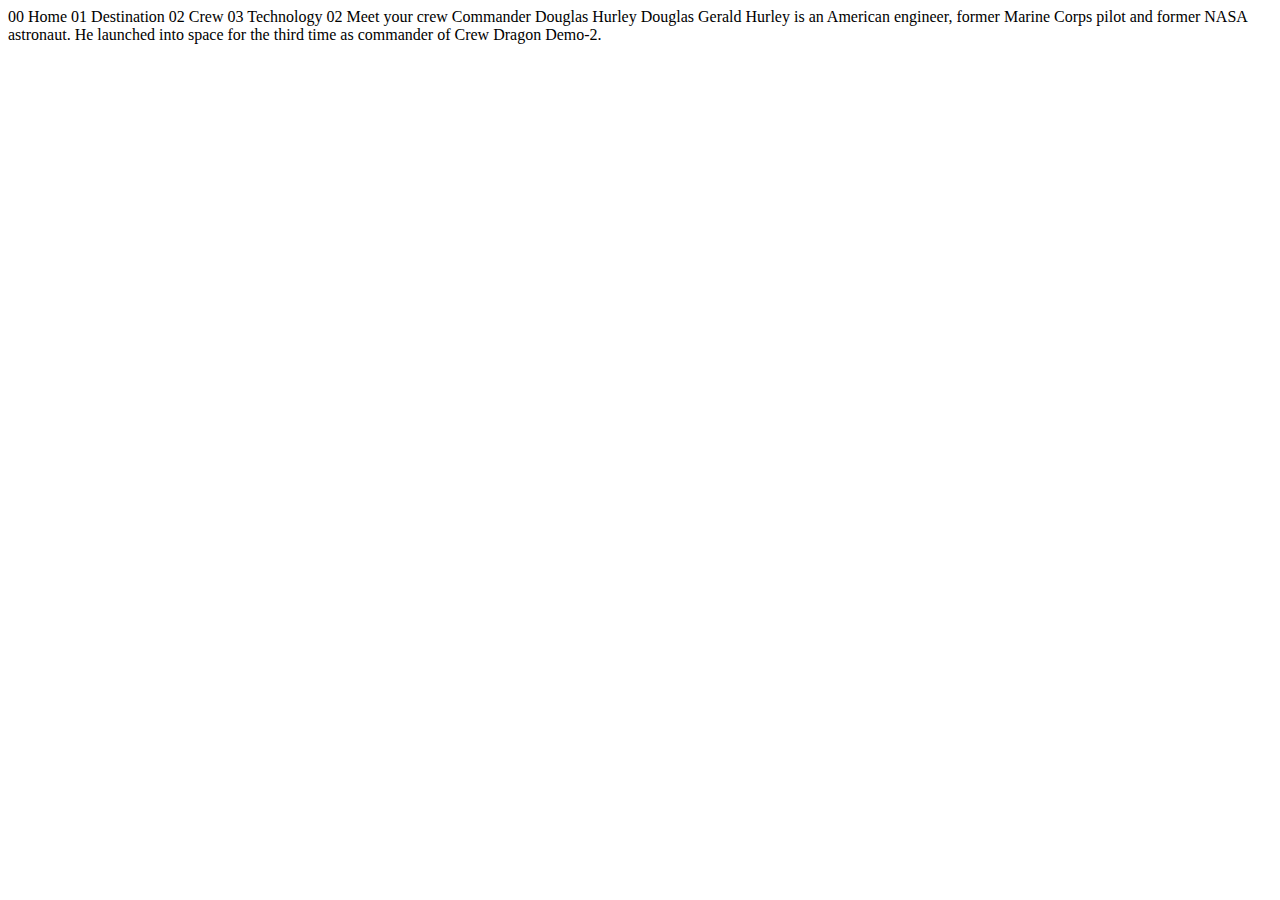
==== crew-commander.html @ b284a4f0 "home page is created" ====
<!DOCTYPE html>
<html lang="en">
<head>
  <meta charset="UTF-8">
  <meta name="viewport" content="width=device-width, initial-scale=1.0">

  <link rel="icon" type="image/png" sizes="32x32" href="./assets/favicon-32x32.png">
  
  <title>Frontend Mentor | Space tourism website</title>
</head>
<body>

  00 Home
  01 Destination
  02 Crew
  03 Technology

  02 Meet your crew

  Commander
  Douglas Hurley

  Douglas Gerald Hurley is an American engineer, former Marine Corps pilot 
  and former NASA astronaut. He launched into space for the third time as 
  commander of Crew Dragon Demo-2.
</body>
</html>
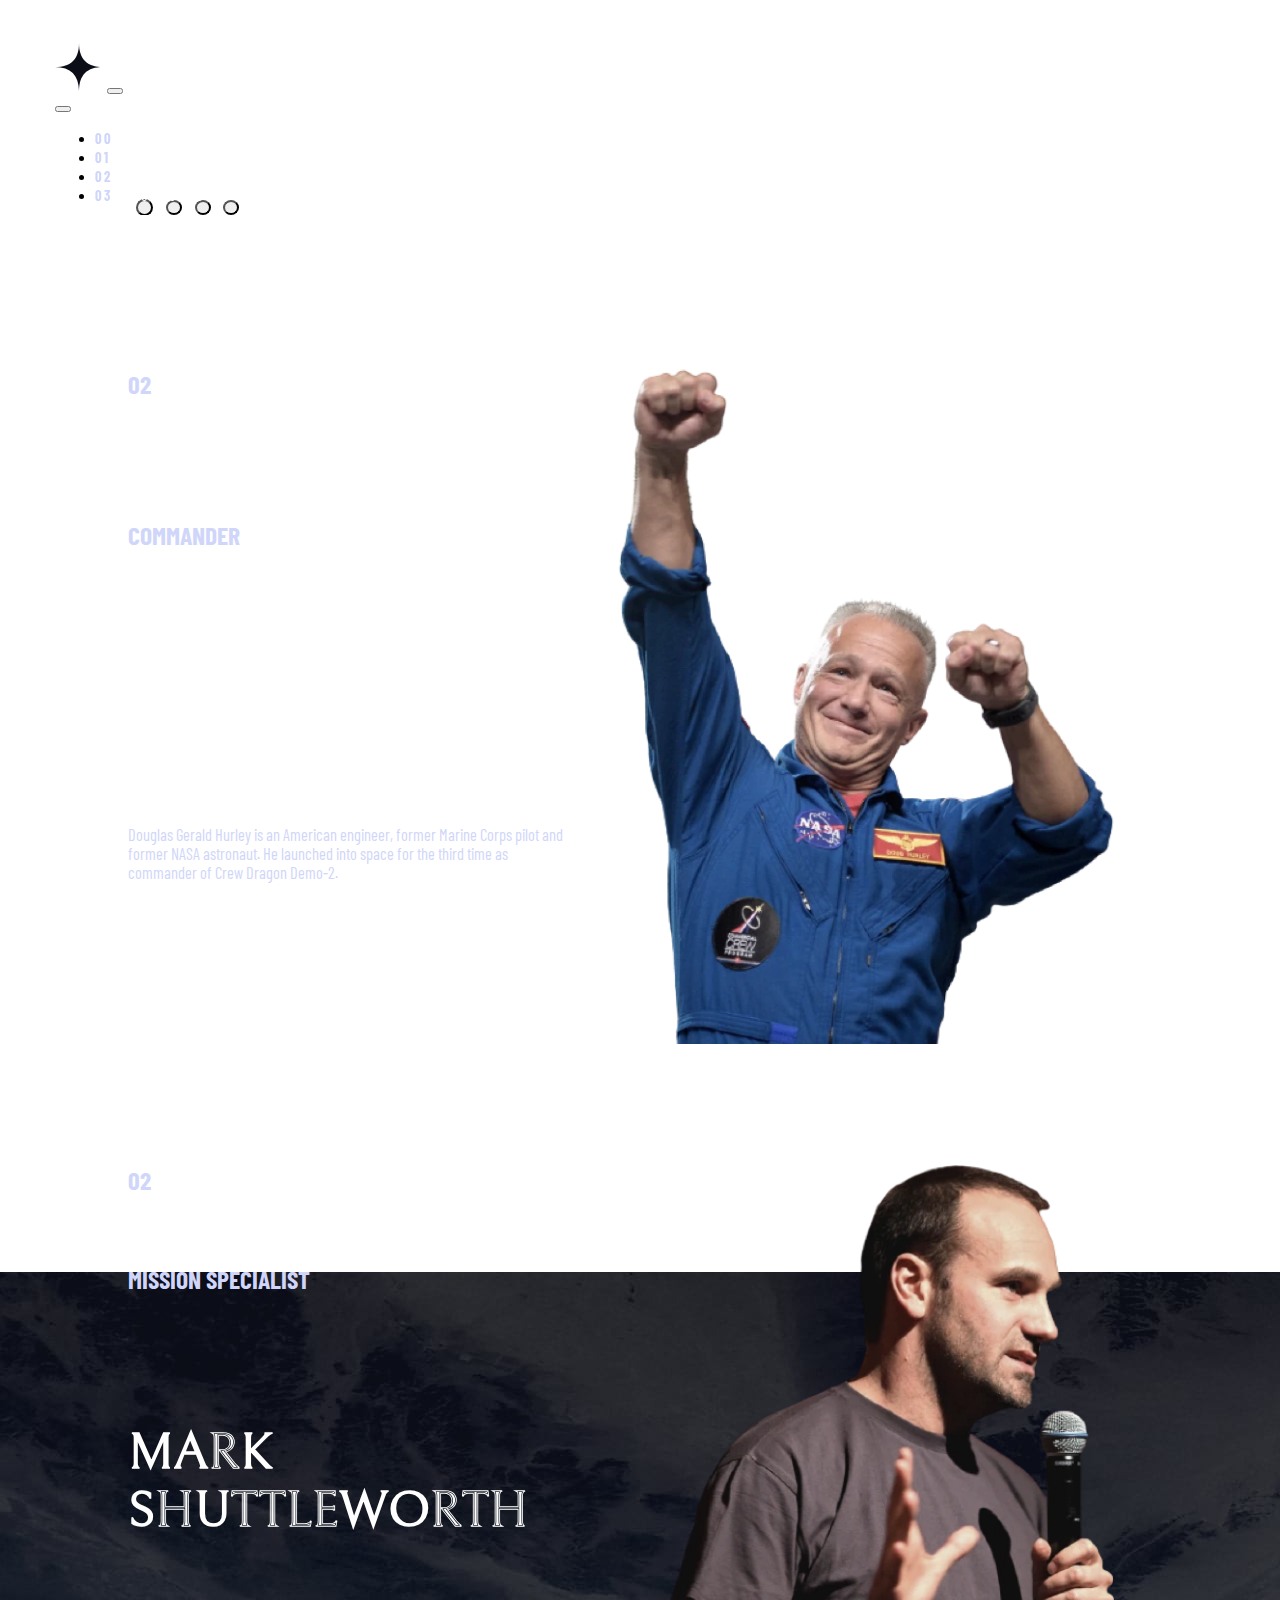
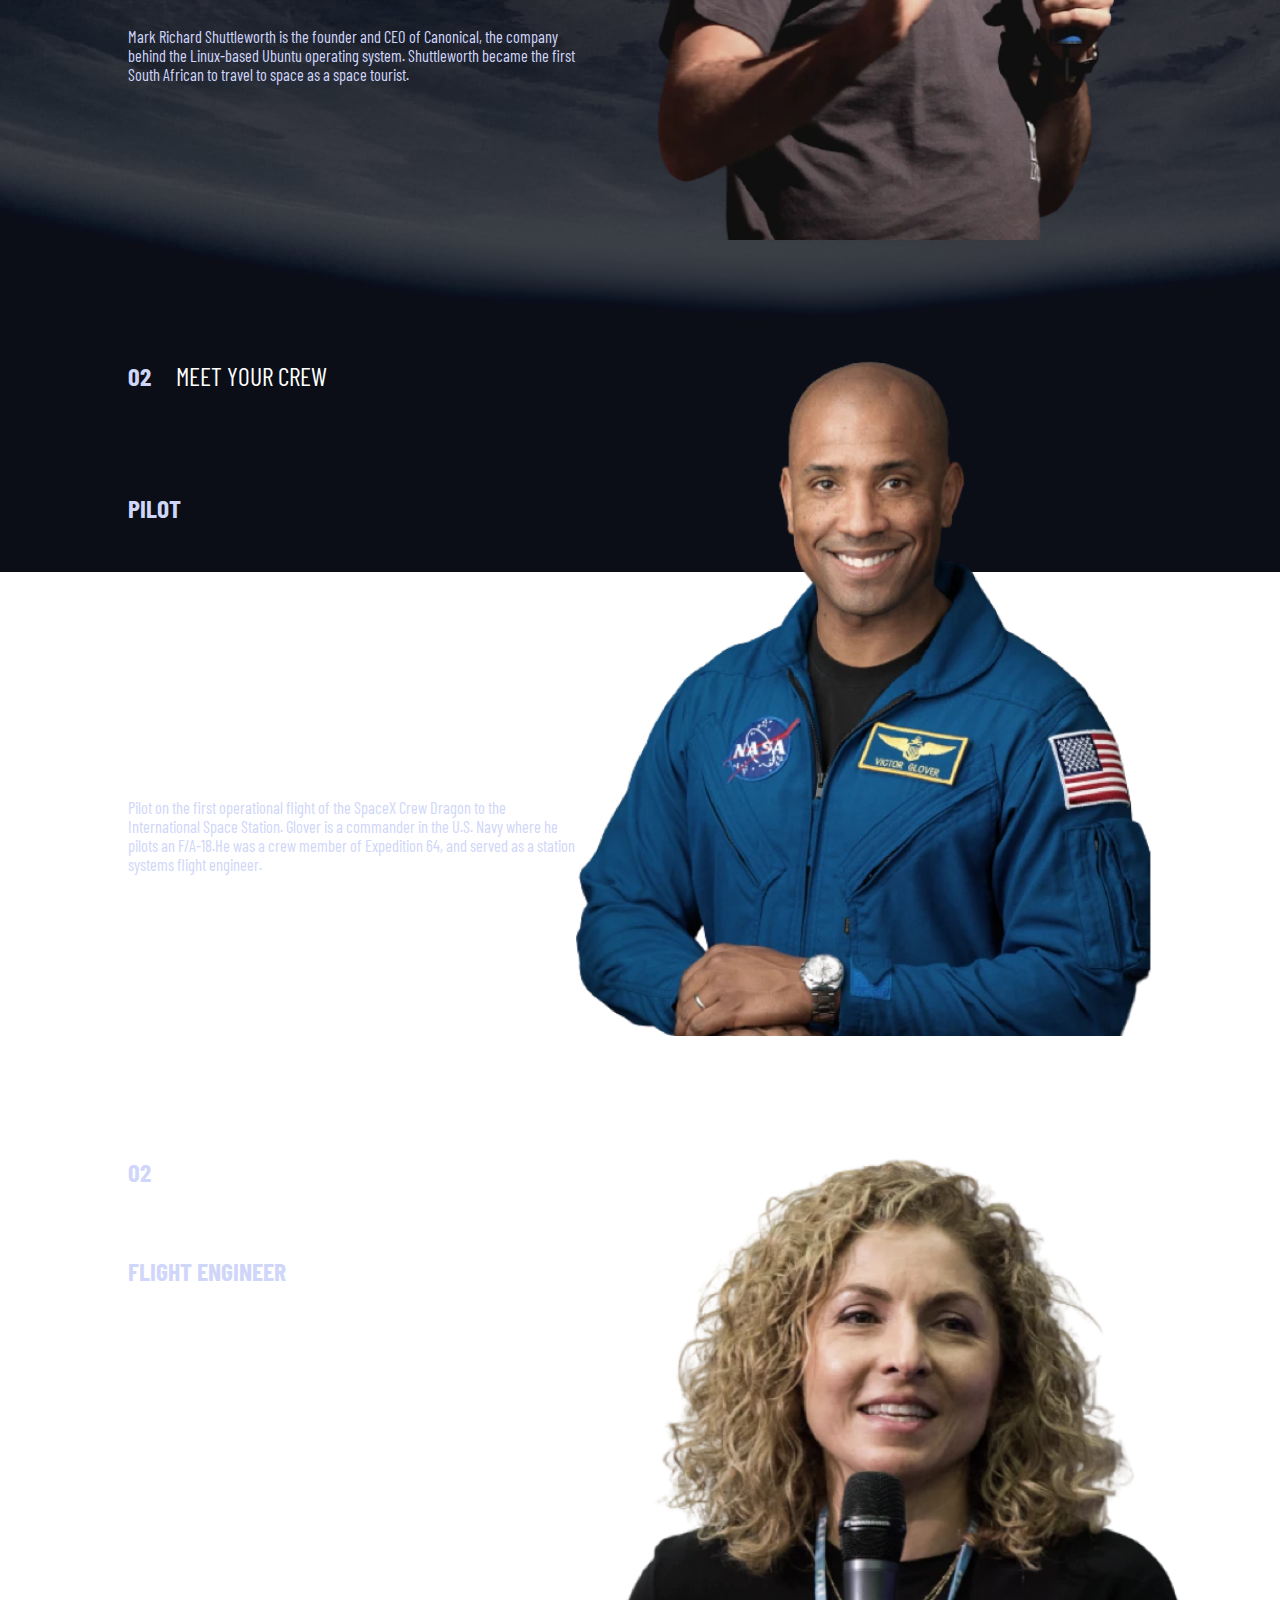
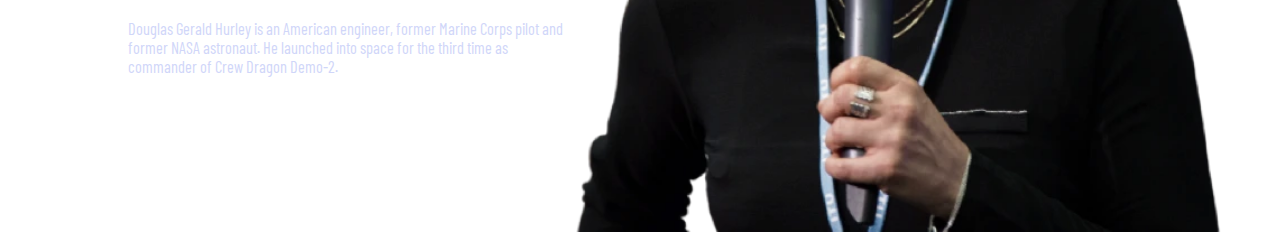
==== commit b0c07529: "crew page is added" ====
--- a/crew-commander.html
+++ b/crew-commander.html
@@ -1,27 +1,205 @@
 <!DOCTYPE html>
 <html lang="en">
+
 <head>
   <meta charset="UTF-8">
   <meta name="viewport" content="width=device-width, initial-scale=1.0">
 
   <link rel="icon" type="image/png" sizes="32x32" href="./assets/favicon-32x32.png">
-  
+
+  <!-- bootstrap -->
+  <link href="https://cdn.jsdelivr.net/npm/bootstrap@5.2.0/dist/css/bootstrap.min.css" rel="stylesheet"
+    integrity="sha384-gH2yIJqKdNHPEq0n4Mqa/HGKIhSkIHeL5AyhkYV8i59U5AR6csBvApHHNl/vI1Bx" crossorigin="anonymous">
+
+  <link rel="stylesheet" href="css/utils.css">
+  <link rel="stylesheet" href="styles.css">
+  <link rel="stylesheet" href="css/crew.css">
+
   <title>Frontend Mentor | Space tourism website</title>
 </head>
-<body>
-
-  00 Home
-  01 Destination
-  02 Crew
-  03 Technology
-
-  02 Meet your crew
-
-  Commander
-  Douglas Hurley
-
-  Douglas Gerald Hurley is an American engineer, former Marine Corps pilot 
-  and former NASA astronaut. He launched into space for the third time as 
-  commander of Crew Dragon Demo-2.
+
+<body class=" crew-body">
+  <div class="rectangle-one">
+
+  </div>
+  <div class="rectangle-two">
+
+  </div>
+  <nav class="navbar navbar-expand-sm navbar-dark nav">
+    <div class="container-fluid">
+      <a class="navbar-brand" href="index.html"> <svg xmlns="http://www.w3.org/2000/svg" width="48" height="48">
+          <g fill="none" fill-rule="evenodd">
+            <circle cx="24" cy="24" r="24" fill="#FFF" />
+            <path fill="#0B0D17"
+              d="M24 0c0 16-8 24-24 24 15.718.114 23.718 8.114 24 24 0-16 8-24 24-24-16 0-24-8-24-24z" />
+          </g>
+        </svg></a>
+      <button class="navbar-toggler" type="button" data-bs-toggle="offcanvas" data-bs-target="#offcanvasNavbar"
+        aria-controls="offcanvasNavbar">
+        <span class="navbar-toggler-icon"></span>
+      </button>
+      <div class="offcanvas offcanvas-end" tabindex="-1" id="offcanvasNavbar" aria-labelledby="offcanvasNavbarLabel">
+        <div class="offcanvas-header">
+
+          <button type="button" class="btn-close" data-bs-dismiss="offcanvas" aria-label="Close"></button>
+        </div>
+        <div class="offcanvas-body navmain">
+
+
+          <ul class="navbar-nav ms-auto tabs">
+            <li id="nav-1" class="nav-item nav-text ">
+              <a href="index.html"><b>00</b> &nbsp Home</a>
+            </li>
+            <li id="nav-2" class="nav-item nav-text ">
+              <a href="destination-moon.html"><b>01</b> &nbsp Destination</a>
+            </li>
+            <li id="nav-3" class="nav-item nav-text active-navtext">
+              <a href="crew-commander.html"><b>02</b> &nbsp Crew</a>
+            </li>
+            <li id="nav-4" class="nav-item nav-text">
+              <a href="technology-vehicle.html"><b>03</b> &nbspTechnology</a>
+            </li>
+          </ul>
+
+
+
+        </div>
+      </div>
+  </nav>
+
+  <!-- <div class=" row main-page-content">
+    <div class="col-4">
+      
+    </div> -->
+
+
+  <div id="carouselIndicators" class="carousel slide" data-bs-ride="true ">
+    <div class="carousel-indicators slide-indicators">
+      <button type="button" data-bs-target="#carouselIndicators" data-bs-slide-to="0" class="active "
+        aria-label="Slide 1" aria-current="true"></button>
+      <button type="button" data-bs-target="#carouselIndicators" data-bs-slide-to="1" aria-label="Slide 2"
+        class=""></button>
+      <button type="button" data-bs-target="#carouselIndicators" data-bs-slide-to="2" aria-label="Slide 3"
+        class=""></button>
+      <button type="button" data-bs-target="#carouselIndicators" data-bs-slide-to="3" aria-label="Slide 4"
+        class=""></button>
+    </div>
+    <div class="carousel-inner">
+      <div class="carousel-item active">
+        <div class="content-crew">
+          <div class="content">
+            <p class="subheading-one">
+              <b>02</b> &nbsp &nbsp MEET YOUR CREW
+            </p>
+            <div class="content-two">
+              <h5 class="heading-five">
+                COMMANDER
+              </h5>
+              <H3 class="heading-three">
+                DOUGLAS HURLEY
+              </H3>
+              <DIV class="body-text">
+                Douglas Gerald Hurley is an American engineer, former Marine Corps pilot and former NASA astronaut. He
+                launched into space for the third time as commander of Crew Dragon Demo-2.
+              </DIV>
+            </div>
+          </div>
+          <div class="content-img">
+            <img src="./assets/crew/image-douglas-hurley.webp" alt="">
+          </div>
+        </div>
+
+
+      </div>
+      <div class="carousel-item">
+        <div class="content-crew">
+          <div class="content">
+            <p class="subheading-one">
+              <b>02</b> &nbsp &nbsp MEET YOUR CREW
+            </p>
+            <div class="content-two">
+              <h5 class="heading-five">
+                MISSION SPECIALIST
+              </h5>
+              <H3 class="heading-three">
+                MARK SHUTTLEWORTH
+              </H3>
+              <DIV class="body-text">
+                Mark Richard Shuttleworth is the founder and CEO of Canonical, the company behind the Linux-based Ubuntu
+                operating system. Shuttleworth became the first South African to travel to space as a space tourist.
+              </DIV>
+            </div>
+          </div>
+          <div class="content-img">
+            <img src="./assets/crew/image-mark-shuttleworth.webp" alt="">
+          </div>
+        </div>
+      </div>
+
+
+    
+    <div class="carousel-item">
+      <div class="content-crew">
+        <div class="content">
+          <p class="subheading-one">
+            <b>02</b> &nbsp &nbsp MEET YOUR CREW
+          </p>
+          <div class="content-two">
+            <h5 class="heading-five">
+              PILOT
+            </h5>
+            <H3 class="heading-three">
+              VICTOR GLOVER
+            </H3>
+            <DIV class="body-text">
+              Pilot on the first operational flight of the SpaceX Crew Dragon to the International Space Station. Glover
+              is a commander in the U.S. Navy where he pilots an F/A-18.He was a crew member of Expedition 64, and
+              served as a station systems flight engineer.
+            </DIV>
+          </div>
+        </div>
+        <div class="content-img">
+          <img src="./assets/crew/image-victor-glover.webp" alt="">
+        </div>
+      </div>
+    </div>
+
+
+  
+  <div class="carousel-item">
+    <div class="content-crew">
+      <div class="content">
+        <p class="subheading-one">
+          <b>02</b> &nbsp &nbsp MEET YOUR CREW
+        </p>
+        <div class="content-two">
+          <h5 class="heading-five">
+            FLIGHT ENGINEER
+          </h5>
+          <H3 class="heading-three">
+            ANOUSHEH ANSARI
+          </H3>
+          <DIV class="body-text">
+            Douglas Gerald Hurley is an American engineer, former Marine Corps pilot and former NASA astronaut. He
+            launched into space for the third time as commander of Crew Dragon Demo-2.
+          </DIV>
+        </div>
+      </div>
+      <div class="content-img">
+        <img src="./assets/crew/image-anousheh-ansari.webp" alt="">
+      </div>
+    </div>
+  </div>
+
+  </div>
+  </div>
+ 
+  <!-- JavaScript Bundle with Popper -->
+  <script src="https://cdn.jsdelivr.net/npm/bootstrap@5.2.0/dist/js/bootstrap.bundle.min.js"
+    integrity="sha384-A3rJD856KowSb7dwlZdYEkO39Gagi7vIsF0jrRAoQmDKKtQBHUuLZ9AsSv4jD4Xa"
+    crossorigin="anonymous"></script>
+  <script src="https://ajax.googleapis.com/ajax/libs/jquery/3.6.0/jquery.min.js"></script>
+  <script src="js/main.js"></script>
 </body>
+
 </html>--- a/css/utils.css
+++ b/css/utils.css
@@ -0,0 +1,78 @@
+
+@import url('https://fonts.googleapis.com/css2?family=Barlow+Condensed&family=Bellefair&display=swap');
+:root{
+    --color-dark : #0b0d17;
+    --color-medium : #d0d6f9;
+    --color-light : #ffffff;
+}
+/* font-family: 'Barlow Condensed', sans-serif;
+font-family: 'Bellefair', serif; */
+
+/* headings and texts */
+.heading-one{
+    font-family: 'Bellefair', serif;
+    font-size:  10.714vw;
+    color: var(--color-light);
+}
+.heading-two{
+    font-family: 'Bellefair', serif;
+    font-size: 7.143vw;
+    color: var(--color-light);
+}
+.heading-three{
+    font-family: 'Bellefair', serif;
+    font-size:4vw;
+    color: var(--color-light);
+}
+.heading-four{
+    font-family: 'Bellefair', serif;
+    color: var(--color-medium);
+    font-size:2.286vw;
+}
+.heading-five{
+    font-family: 'Barlow Condensed', sans-serif;
+    color: var(--color-medium);
+    font-size: 2vw;
+}
+.subheading-one{
+    font-family: 'Barlow Condensed', sans-serif;
+    font-size :2vw;
+    color: var(--color-light);
+}
+.subheading-two{
+    font-family: 'Barlow Condensed', sans-serif;
+    font-size:2vw;
+    color: var(--color-light);
+    letter-spacing: 0.168vw;
+}
+
+.body-text{
+    color: var(--color-medium);
+    font-family: 'Barlow Condensed', sans-serif;
+    font-size:1.286vw;
+}
+.nav-text a{
+    padding: 30px 0;
+    text-transform: uppercase;
+    font-family: 'Barlow Condensed', sans-serif;
+    font-size: 1.143vw;
+    letter-spacing: 0.193vw;
+    color:var(--color-light);
+    text-decoration:none;  
+    margin-right:3.367vw ;
+    transition:  0.5s ;
+}
+.active-navtext a{
+    padding: 30px 0;
+    border-bottom: 3px solid #ffffff;
+}
+
+.nav-text a:hover{
+    border-bottom: 3px solid #ffffff7a;
+}
+.hidden{
+    display: none;
+}
+b{
+    color: var(--color-medium);
+}--- a/styles.css
+++ b/styles.css
@@ -0,0 +1,117 @@
+body{
+    background-image: url("assets/home/background-home-desktop.jpg");
+  overflow-x: hidden;
+  min-height: 100vh;
+  background-position: center;
+  background-repeat: no-repeat;
+  
+}
+
+.destination-body{
+    padding-bottom: 10vh;
+    background-image: url("assets/destination/background-destination-desktop.jpg");
+}
+.crew-body{
+    background-image: url("assets/crew/background-crew-desktop.jpg");
+}
+/* navbar */
+.nav{
+    padding-top: 35px;
+    height: 120px;
+    padding-right: 7.321vw;
+    /* background-color: antiquewhite; */
+}
+
+
+.container-fluid{
+    position: relative;
+    padding-left: 4%;
+    margin-right: 2%;
+    padding-right: 0;
+height:80px;
+
+}
+.rectangle-one{
+    top: 74px;
+    left: 10vw;
+    position: absolute;
+    width: 31.7vw;
+    z-index: +1;
+    height: 1px;
+    background: #FFFFFF;
+    mix-blend-mode: normal;
+    opacity: 0.25;
+}
+.rectangle-two{
+    height: 80px;
+   width: 65.886vw;
+    position: absolute;
+    left:40vw;
+    top:35px;
+    background: rgba(255, 255, 255, 0.04);
+backdrop-filter: blur(15px);
+}
+
+/* contwnt */
+.main-page-content{
+ min-height: 85vh;
+}
+.btn-explore{
+    display: flex;
+    position: relative;
+    align-items: center;
+    justify-content: center;
+    left: 15vw;
+    margin: 0 4vw 150px 0;
+    top: 17vh;
+}
+.explore{
+    /* margin: auto 0 0 auto; */
+    justify-content: center;
+    border: none;
+    align-items: center;
+    display: flex;
+    text-align: center;
+    color: var(--color-dark);
+    border-radius: 50%;
+    background-color: white;
+    height: 18vw;
+    width: 18vw;
+    
+    transition: all 2s ease;
+}
+.explore-hover{
+    
+    justify-content: center;
+    border: none;
+    align-items: center;
+    display: flex;
+    
+    
+    border-radius: 50%;
+    background-color:#ffffff44;
+  
+    /* z-index: -1; */
+    height: 18vw;
+    width: 18vw;
+    transition: all 1s ease;
+}
+.explore-hover:hover{
+    height: 25vw;
+    width: 25vw;
+}
+.index-content-left{
+    width: 570px;
+    position: relative;
+    margin-bottom: 150px;
+    left: 8vw;
+    top:22vh;
+    
+
+}
+.index-content-left h4{
+    font-size: 28px;
+}
+.index-content-left p{
+
+}--- a/css/crew.css
+++ b/css/crew.css
@@ -0,0 +1,74 @@
+
+
+.slide-indicators {
+    display: flex;
+
+    flex-direction: row;
+    align-items: center;
+    justify-content: flex-start;
+    margin-left: 10vw;
+
+}
+
+.slide-indicators [data-bs-target] {
+    width: 15px;
+    height: 15px;
+    border-radius: 50%;
+    margin: 4vh 1vw 4vh 0;
+
+}
+
+.slide-indicators .active {
+    width: 17px;
+    height: 17px;
+}
+
+[data-bs-target]:hover {
+    width: 17px;
+    height: 17px;
+    opacity: .8;
+}
+
+.content-crew {
+   
+    min-height: 76vh;
+    width: 80vw;
+    MARGIN: 0 auto;
+     margin-top: 10vh;
+    display: flex;
+    align-items: center;
+    justify-content: space-between;
+}
+.subheading-one {
+    /* margin: 5vh 0 5vh 10vw; */
+    /* margin: 0 auto 20vh 0; */
+}
+.content{
+    align-self: flex-start;
+    width: 40vw;
+    height: 60vh;
+    display: flex;
+    flex-direction: column;
+    justify-content: space-between;
+    align-items: flex-start;
+}
+h5{
+    /* padding: 2vh 0; */
+}
+h3{
+    padding: 4vh 0;
+}
+.body-text{
+    width: 35vw;
+}
+.content-two{
+flex-direction: column;
+    display: flex;
+    justify-content: space-between;
+}
+.content-crew img {
+   padding-top: 3vh;
+   padding-right: 3vw;
+    height: 75vh;
+    
+}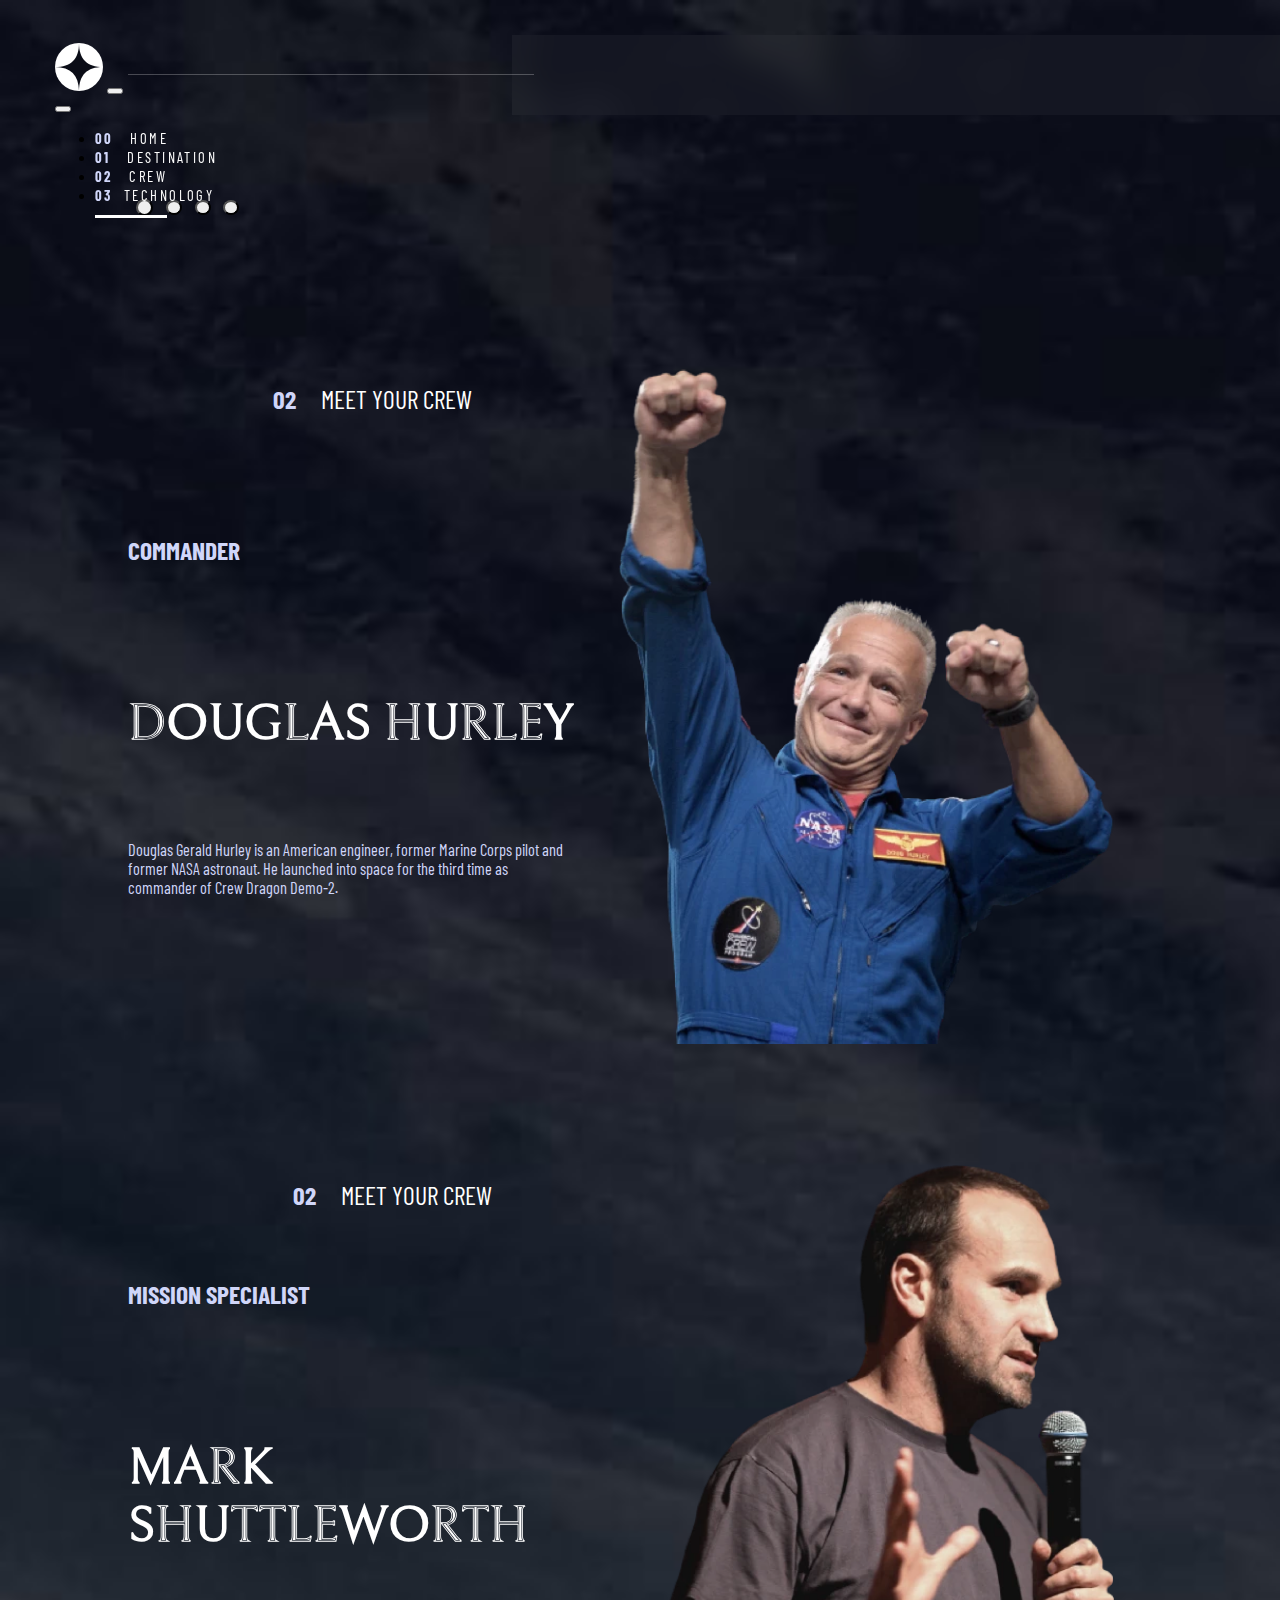
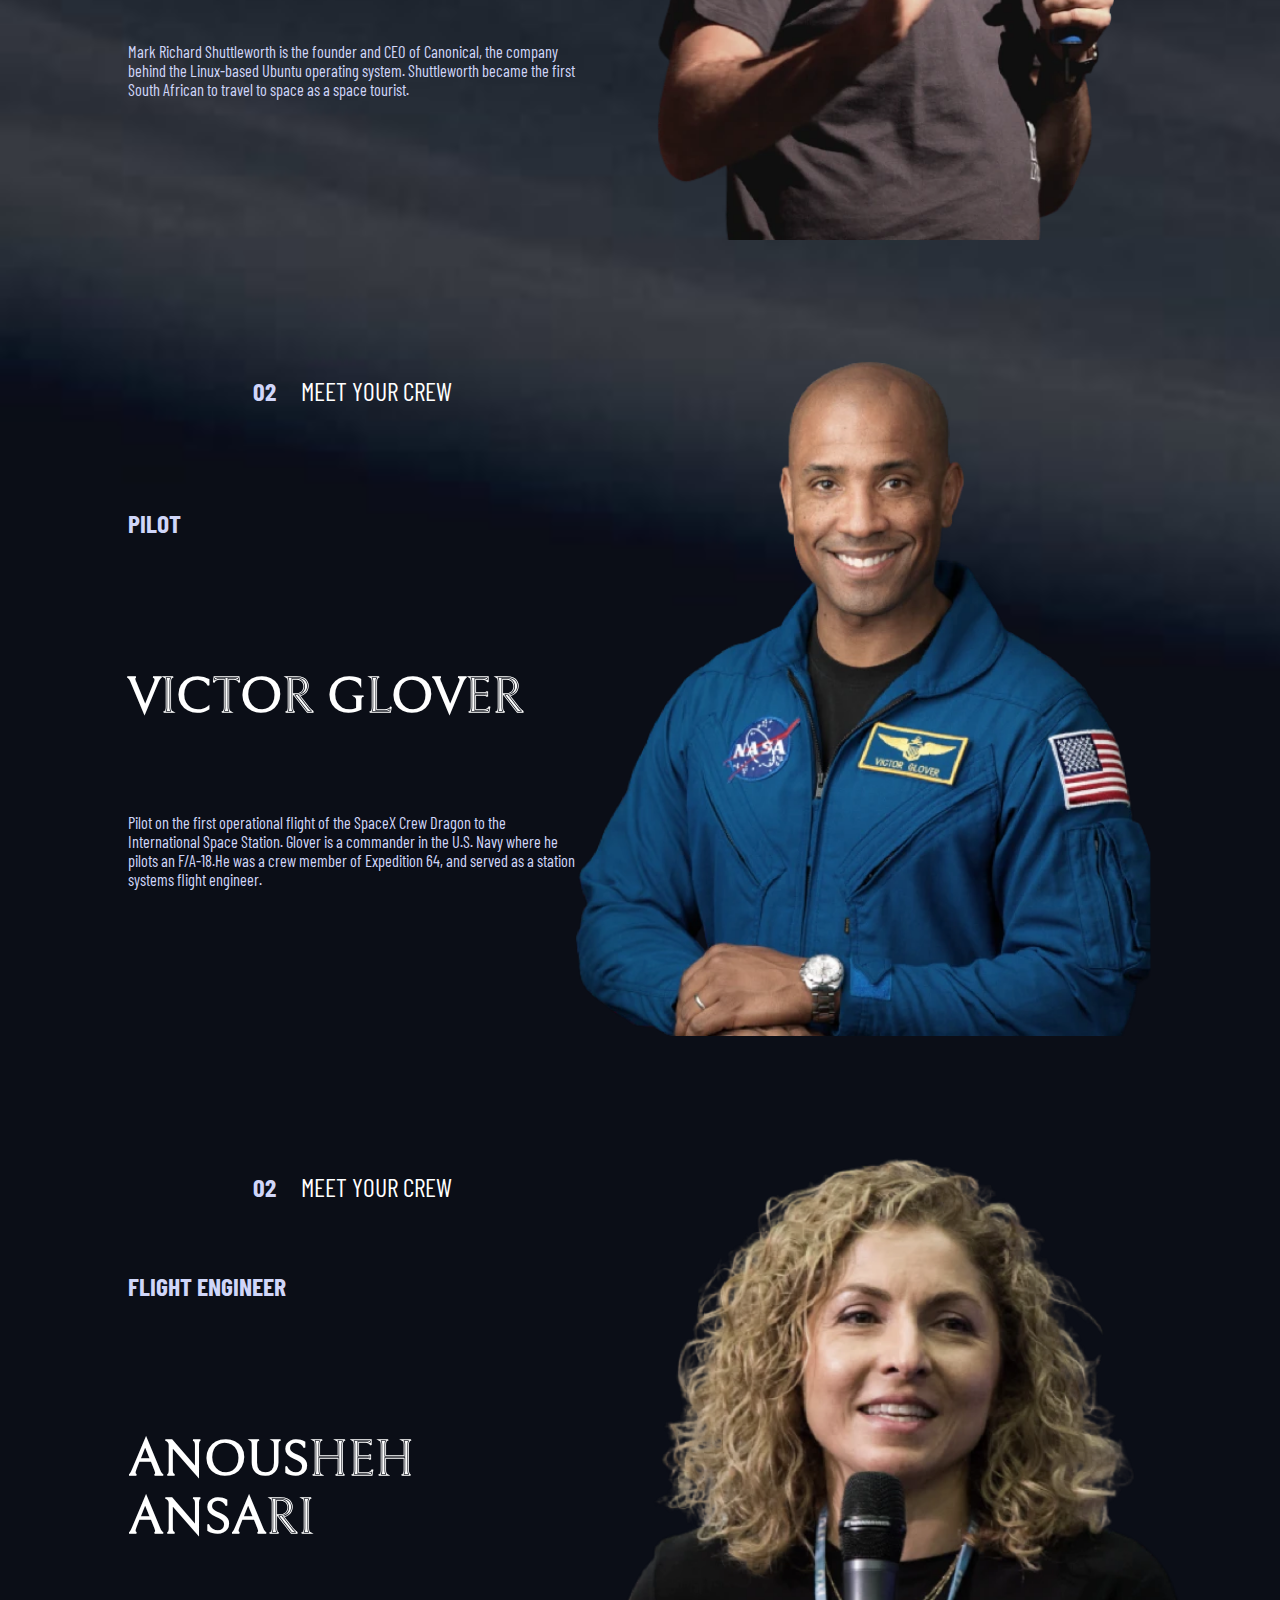
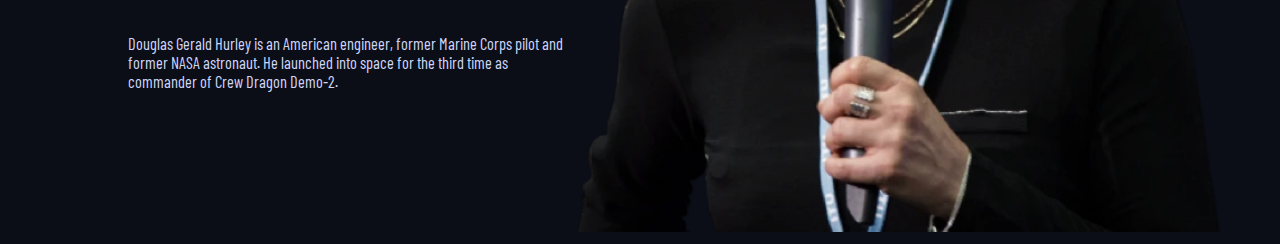
==== commit be2b76e7: "crew is now reponsive" ====
--- a/crew-commander.html
+++ b/crew-commander.html
@@ -14,7 +14,9 @@
   <link rel="stylesheet" href="css/utils.css">
   <link rel="stylesheet" href="styles.css">
   <link rel="stylesheet" href="css/crew.css">
-
+  
+  <link rel="stylesheet" href="tablet.css">
+ <link rel="stylesheet" href="mobile.css">
   <title>Frontend Mentor | Space tourism website</title>
 </head>
 
--- a/css/utils.css
+++ b/css/utils.css
@@ -50,6 +50,7 @@
     color: var(--color-medium);
     font-family: 'Barlow Condensed', sans-serif;
     font-size:1.286vw;
+    /* letter-spacing: 0.193v */
 }
 .nav-text a{
     padding: 30px 0;
--- a/styles.css
+++ b/styles.css
@@ -2,8 +2,8 @@
     background-image: url("assets/home/background-home-desktop.jpg");
   overflow-x: hidden;
   min-height: 100vh;
-  background-position: center;
-  background-repeat: no-repeat;
+  background-size: cover;
+ 
   
 }
 
@@ -13,6 +13,9 @@
 }
 .crew-body{
     background-image: url("assets/crew/background-crew-desktop.jpg");
+}
+.tech-body{
+    background-image:url("assets/technology/background-technology-desktop.jpg") ;
 }
 /* navbar */
 .nav{
@@ -54,7 +57,7 @@
 
 /* contwnt */
 .main-page-content{
- min-height: 85vh;
+ /* min-height: 85vh; */
 }
 .btn-explore{
     display: flex;
@@ -101,7 +104,7 @@
     width: 25vw;
 }
 .index-content-left{
-    width: 570px;
+    width: 45vw;
     position: relative;
     margin-bottom: 150px;
     left: 8vw;
@@ -110,7 +113,7 @@
 
 }
 .index-content-left h4{
-    font-size: 28px;
+    font-size: 2vw;
 }
 .index-content-left p{
 
--- a/tablet.css
+++ b/tablet.css
@@ -0,0 +1,391 @@
+@media (max-width: 1000px) {
+  /* font-size */
+  .heading-four {
+    font-size: 2.5vw;
+  }
+
+  .heading-five,
+  .subheading-one,
+  .subheading-two {
+    font-size: 2.25vw;
+  }
+
+  .index-content-left h4 {
+    font-size: 2.5vw;
+  }
+
+  .heading-one {
+    font-size: 13vw;
+  }
+
+  .body-text {
+    font-size: 1.5vw;
+  }
+
+  .nav-text a {
+    font-size: 1.2vw;
+  }
+
+  /* main */
+  .explore {
+    height: 20vw;
+    width: 20vw;
+  }
+
+  .explore-hover {
+    height: 20vw;
+    width: 20vw;
+  }
+}
+
+@media (max-width: 767px) {
+  /* font-size */
+  .heading-four {
+    font-size: 3vw;
+  }
+.heading-three{
+  font-size: 7vw;
+}
+  .heading-five,
+  .subheading-one,
+  .subheading-two {
+    font-size: 3.5vw;
+    text-align: left;
+  }
+
+  .index-content-left h4 {
+    font-size: 2.8vw;
+    padding-top: 2vh;
+  }
+
+  .heading-one {
+    padding-top: 2vh;
+    font-size: 17vw;
+  }
+  .heading-two{
+    font-size: 12vw;
+  }
+  .body-text {
+    
+    font-size: 2.5vw;
+    width:65vw;
+    line-height: 25px;
+  }
+
+  .nav-text a {
+    font-size: 2vw;
+  }
+
+  /* home-page */
+  nav b {
+    display: none;
+  }
+
+  .nav {
+    padding: 0;
+    height: 80px;
+  }
+
+  .index-content-left {
+    margin: 0 auto;
+    padding: 10% 5%;
+    width: 90vw;
+    position: static;
+    text-align: center;
+  }
+  .index-content-left .body-text{
+    font-size: 2.5vw;
+    width:65vw;
+    line-height: 30px;
+  }
+  .rectangle-one {
+    display: none;
+  }
+
+  .rectangle-two {
+    top: 0px;
+  }
+  /* background: ; */
+  body {
+    background-image: url("assets/home/background-home-tablet.jpg");
+  }
+.crew-body{
+  /* overflow: hidden; */
+  text-align: center;
+  background-image: url("assets/crew/background-crew-tablet.jpg");
+}
+  .destination-body {
+    /* overflow: hidden; */
+    margin: 0;
+    padding: 0;
+
+    text-align: center;
+    background-position: auto;
+    background-image: url("assets/destination/background-destination-tablet.jpg");
+  }
+  /* main; */
+  .explore {
+    height: 30vw;
+    width: 30vw;
+  }
+
+  .btn-explore {
+    width: 100vw;
+    position: static;
+    margin: 0 auto;
+    height: 50vh;
+  }
+
+  .explore-hover {
+    height: 30vw;
+    width: 30vw;
+  }
+
+  .explore-hover:hover {
+    height: 40vw;
+    width: 40vw;
+  }
+  /* .destination-body */
+  .destination-body img {
+    width: 40vw;
+    height: 40vw;
+    position: static;
+    margin: 3vh 0;
+  }
+  .subheading-one {
+    margin: 0;
+    padding: 3.5vh 5vw;
+  } 
+  .info .subheading-two{
+    align-self: center;
+    text-align: center;
+    justify-content: center;
+  }.body-text{
+    margin:3vh auto;
+    margin-bottom: 0;
+    
+  }
+  .info .body-text{
+    font-size: 2vw;
+    width: 20vw;
+    padding: 0;
+    margin-bottom: 0;
+    margin-top: 1vh;
+  }
+   .body-container {
+    position: static;
+    margin: 4vh auto;
+    
+  }
+  
+  .sub-nav {
+    justify-content: center;
+  }
+  .info{
+    width: 20vw;
+  }
+ .info-container{
+    margin: 0vh auto;
+    justify-content: center;
+ }
+ hr{
+    margin: auto;
+    width: 65vw;
+ }
+ /* .crew-body */
+ .content-crew{
+  display: flex;
+  flex-direction: column;
+  margin-top: 50px;
+  align-items: center;
+
+ }
+ .content{
+  height: 20rem;
+ }
+ .content-two{
+  width: 75vw;
+ }
+ .content-two .heading-five{
+  text-align: center;
+ }
+ .content-crew .subheading-one{
+  padding: 0;
+  margin: 0;
+ }
+ .slide-indicators {
+  height: 50rem;
+  display: flex;
+position: absolute;
+top: 2rem;
+  flex-direction: row;
+  align-items: center;
+  justify-content: center;
+  margin: 3vw auto;
+
+}
+
+.slide-indicators [data-bs-target] {
+  width: 15px;
+  height: 15px;
+  border-radius: 50%;
+  margin: 4vh 2vw 4vh 2vw;
+
+}
+.content-crew  h3 {
+padding-bottom: 1vw;
+
+}
+.content-crew img{
+  margin-top: 10rem;
+  height: 25rem;
+}
+.slide-indicators .active {
+  width: 17px;
+  height: 17px;
+}
+
+[data-bs-target]:hover {
+  width: 17px;
+  height: 17px;
+  opacity: .8;
+}
+
+}
+
+
+
+
+
+
+
+
+@media (max-width: 575px) {
+  nav b {
+    display: inline-block;
+  }
+
+  /* toggler */
+  .rectangle-two {
+    display: none;
+  }
+
+  .navbar-toggler {
+    border: none;
+  }
+
+  .navbar-toggler {
+    color: white;
+  }
+.navbar-toggler:hover{
+
+  margin: 0;
+  padding: 0;
+ 
+  height:30px ;
+  width: 30px;
+}
+  .navbar-toggler:focus {
+    border: none;
+    box-shadow: none;
+  }
+
+  .offcanvas {
+    background: rgba(255, 255, 255, 0.04);
+    backdrop-filter: blur(15px);
+  }
+
+  .nav-text a {
+    font-size: 4vw;
+    padding: 1vh;
+    padding-left: 0;
+    
+  }
+
+  .nav-text {
+    margin: 3vh;
+    text-align: left;
+  }
+
+  .active-navtext a {
+    padding: 1vh;
+    padding-left: 0;
+    border-bottom: 3px solid #ffffff;
+  }
+
+  .nav-text a:hover {
+    padding: 1vh;
+    padding-left: 0;
+    border-bottom: 3px solid #ffffff7a;
+  }
+
+  /* font-size */
+  .heading-two{
+    font-size: 13vw;
+  }
+  .heading-four {
+    font-size: 5vw;
+  }
+
+  .heading-five,
+  .subheading-one,
+  .subheading-two {
+    font-size: 2.25vw;
+  }
+
+  .index-content-left h4 {
+    font-size: 3.5vw;
+    padding-top: 2vh;
+  }
+
+  .heading-one {
+    padding-top: 2vh;
+    font-size: 20vw;
+  }
+
+  .body-text {
+    font-size: 2.8vw;
+  }
+/* main */
+  .explore {
+    height: 40vw;
+    width: 40vw;
+  }
+
+  .btn-explore {
+    width: 100vw;
+    position: static;
+    margin: 0 auto;
+    height: 60vh;
+  }
+
+  .explore-hover {
+    height: 40vw;
+    width: 40vw;
+  }
+
+  .explore-hover:hover {
+    height: 50vw;
+    width: 50vw;
+  }
+  /* .destination-body */
+  .main-page-content .sub-nav a{
+    font-size: 3vw;
+    padding: 1vw;
+margin: 0;
+  }
+  .main-page-content img{
+    width: 60vw;
+    height: 60vw;
+  }
+.main-page-content .subheading-one{
+    font-size: 4vw;
+}
+/* .crew-body/ */
+.crew-body .heading-five{
+  font-size: 5vw;
+}
+.crew-body .subheading-one{
+  font-size: 5vw;
+}
+}
--- a/mobile.css
+++ b/mobile.css
@@ -0,0 +1,107 @@
+@media (max-width:375px){
+    body {
+        background-image: url("assets/home/background-home-mobile.jpg");
+        height: fit-content;
+        overflow-x: hidden;
+        
+
+    }
+    .destination-body{
+        overflow-x: hidden;
+        background-image: url("assets/destination/background-destination-mobile.jpg");
+    }
+    .crew-body{
+        background-image: url("assets/crew/background-crew-mobile.jpg");
+        /* flex-direction: column-reverse; */
+    }
+    .nav-text a {
+        font-size: 6vw;
+        padding: 1vh;
+        padding-left: 0;
+        
+      }
+/* main */
+    .index-content-left{
+        /* height: auto; */
+        padding-bottom: 1vh;
+    }
+    .heading-two{
+        font-size: 15vw;
+    }
+    .btn-explore{
+        height: 30vh;
+    }
+     /* font-size */
+     .heading-four {
+        font-size: 5vw;
+    }
+
+    .heading-five,
+    .subheading-one,
+    .subheading-two {
+        font-size: 2.25vw;
+
+    }
+
+    .index-content-left h4 {
+        font-size: 4vw;
+        padding-top: 2vh;
+    }
+
+    .heading-one {
+        padding-top: 2vh;
+        font-size: 25vw;
+    }
+
+    .body-text {
+     
+        font-size: 3vw;
+        line-height: 20px;
+    }
+    .index-content-left .body-text{
+        line-height: 19px;
+    }
+    /* destinatoion */
+    .main-page-content .sub-nav a{
+        font-size: 4vw;
+        padding: 1vw;
+    margin: 0;
+    
+      }
+      .main-page-content .nav-text {
+        margin: 1vw 2.3vw;
+      }
+      .main-page-content img{
+        width: 70vw;
+        height: 70vw;
+      }
+    .main-page-content .subheading-one{
+        font-size: 6vw;
+        text-align: center;
+}
+/* .crew-body */
+.content-crew{
+    flex-direction: column-reverse;
+}
+.content-crew img{
+    margin-top: 0px;
+    height: 300px;
+    border-bottom: 1px solid var(--color-dark);
+}
+.slide-indicators{
+    top:0rem
+}
+.content-crew  h3 {
+    padding-bottom: 1vw;
+    /* font-size: 10vw; */
+    }
+}
+.content-crew .subheading-one{
+    text-align: center;
+    align-self: center;
+    
+}
+.content{
+    padding-top: 15px;
+    width: 80vw;
+}